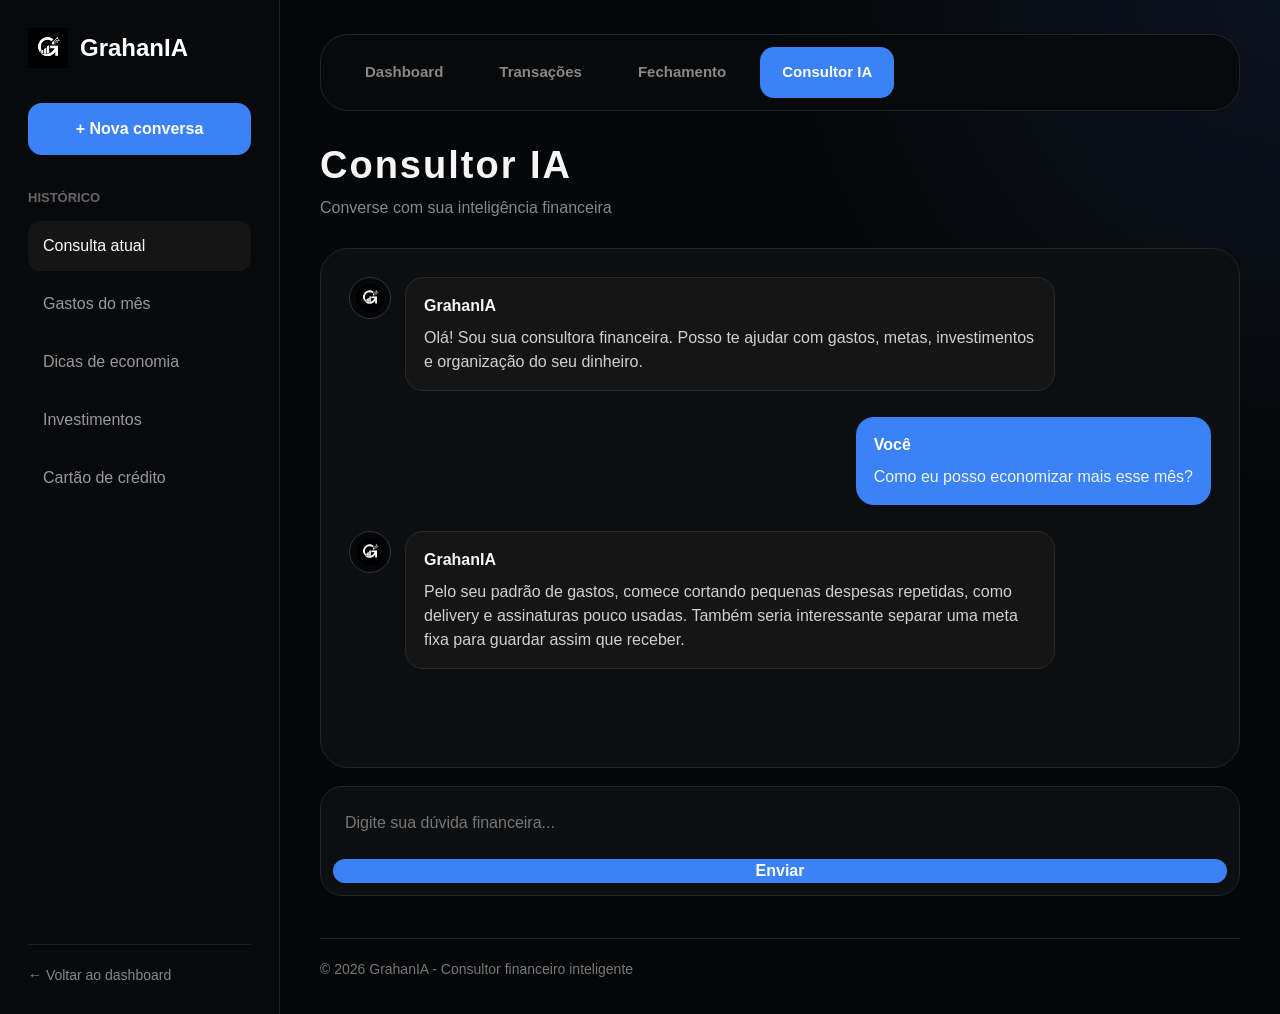
==== consultor.html @ 66dd7be4 "grahanIA" ====
<!DOCTYPE html>
<html lang="pt-BR">
<head>
    <meta charset="UTF-8">
    <meta name="viewport" content="width=device-width, initial-scale=1.0">
    <title>Consultor IA | GrahanIA</title>

    <!-- Framework CSS Bootstrap -->
    <link href="https://cdn.jsdelivr.net/npm/bootstrap@5.3.3/dist/css/bootstrap.min.css" rel="stylesheet">

    <!-- CSS do projeto -->
    <link rel="stylesheet" href="css/style.css">
</head>
<body>

    <div class="app-layout">

        <!-- Menu lateral com histórico -->
        <aside class="sidebar consultor-sidebar">
            <div>
                <a href="dashboard.html" class="sidebar-logo">
                    <img src="img/logo.png" alt="Logotipo da GrahanIA">
                    <h2>GrahanIA</h2>
                </a>

                <a href="#" class="new-chat">+ Nova conversa</a>

                <nav class="history">
                    <h3>Histórico</h3>
                    <a href="#" class="active">Consulta atual</a>
                    <a href="#">Gastos do mês</a>
                    <a href="#">Dicas de economia</a>
                    <a href="#">Investimentos</a>
                    <a href="#">Cartão de crédito</a>
                </nav>
            </div>

            <a href="dashboard.html" class="sidebar-bottom-link">← Voltar ao dashboard</a>
        </aside>

        <!-- Conteúdo principal -->
        <main class="page-content chat-page">

            <!-- Menu superior -->
            <nav class="system-top-menu">
                <a href="dashboard.html">Dashboard</a>
                <a href="transacoes.html">Transações</a>
                <a href="fechamento.html">Fechamento</a>
                <a href="consultor.html" class="active">Consultor IA</a>
            </nav>

            <header class="page-header">
                <div>
                    <h1>Consultor IA</h1>
                    <p>Converse com sua inteligência financeira</p>
                </div>
            </header>

            <section class="chat-box">
                <article class="message ia-message">
                    <img src="img/logo.png" alt="Ícone da IA GrahanIA">
                    <div>
                        <strong>GrahanIA</strong>
                        <p>
                            Olá! Sou sua consultora financeira. Posso te ajudar com gastos,
                            metas, investimentos e organização do seu dinheiro.
                        </p>
                    </div>
                </article>

                <article class="message user-message">
                    <div>
                        <strong>Você</strong>
                        <p>Como eu posso economizar mais esse mês?</p>
                    </div>
                </article>

                <article class="message ia-message">
                    <img src="img/logo.png" alt="Ícone da IA GrahanIA">
                    <div>
                        <strong>GrahanIA</strong>
                        <p>
                            Pelo seu padrão de gastos, comece cortando pequenas despesas repetidas,
                            como delivery e assinaturas pouco usadas. Também seria interessante
                            separar uma meta fixa para guardar assim que receber.
                        </p>
                    </div>
                </article>
            </section>

            <form class="chat-input-area" action="#" method="post">
                <label for="mensagem-ia" class="visually-hidden">Mensagem para a IA</label>
                <input type="text" id="mensagem-ia" name="mensagem" placeholder="Digite sua dúvida financeira...">
                <button type="submit" class="btn btn-primary">Enviar</button>
            </form>

            <footer class="footer">
                <p>© 2026 GrahanIA - Consultor financeiro inteligente</p>
            </footer>

        </main>

    </div>

</body>
</html>
---- css/style.css ----
/* =========================================================
   GRAHANIA - SISTEMA DE INTELIGÊNCIA FINANCEIRA
   CSS principal do projeto
========================================================= */

/* Configurações gerais */
:root {
    --bg: #050607;
    --bg-secondary: #08090a;
    --card: #0d0e10;
    --card-light: #111318;
    --border: #242424;
    --text: #f5f5f5;
    --muted: #8b8b8b;
    --blue: #3b82f6;
    --blue-dark: #1d4ed8;
    --blue-soft: rgba(59, 130, 246, 0.16);
}

* {
    margin: 0;
    padding: 0;
    box-sizing: border-box;
}

body {
    background: var(--bg);
    color: var(--text);
    font-family: Arial, Helvetica, sans-serif;
}

a {
    color: inherit;
    text-decoration: none;
}

a:hover {
    color: inherit;
}

button,
input,
select {
    font-family: inherit;
}

/* =========================================================
   PÁGINA INICIAL
========================================================= */

.home-topbar {
    width: 70%;
    min-height: 74px;
    margin: 35px auto 0;
    padding: 0 24px;
    border: 1px solid var(--border);
    border-radius: 40px;
    background: rgba(10, 10, 12, 0.95);

    display: flex;
    align-items: center;
    justify-content: space-between;
}

.home-logo {
    display: flex;
    align-items: center;
    gap: 10px;
}

.home-logo img {
    width: 38px;
}

.home-logo span {
    font-size: 24px;
    font-weight: 700;
    color: #fff;
}

.home-menu {
    display: flex;
    align-items: center;
    gap: 30px;
}

.home-menu a {
    color: #999;
    font-weight: 700;
    transition: 0.25s;
}

.home-menu a:hover {
    color: #fff;
}

.home-login {
    background: #fff;
    color: #111 !important;
    padding: 13px 28px;
    border-radius: 30px;
}

.home-main {
    min-height: calc(100vh - 110px);
}

.hero-section {
    min-height: 850px;
    position: relative;
    overflow: hidden;

    display: flex;
    align-items: center;
    justify-content: flex-start;
    flex-direction: column;
}

.hero-content {
    max-width: 700px;
    text-align: center;
    margin-top: 80px;
    z-index: 2;
}

.hero-content h1 {
    font-size: 54px;
    line-height: 1.1;
    margin-bottom: 20px;
    font-weight: 800;
}

.hero-content h1 span {
    color: var(--blue);
}

.hero-content p {
    color: #999;
    font-size: 18px;
    line-height: 1.6;
    margin-bottom: 34px;
}

.custom-primary {
    background: #fff !important;
    border: none !important;
    color: #111 !important;
    padding: 14px 28px !important;
    border-radius: 30px !important;
    font-weight: 700;
}

.custom-primary:hover {
    background: var(--blue) !important;
    color: #fff !important;
}

.custom-secondary {
    padding: 14px 28px !important;
    border-radius: 30px !important;
    font-weight: 700;
}

.phone-preview {
    width: 330px;
    height: 470px;
    margin-top: 65px;
    border: 6px solid #252525;
    border-radius: 45px 45px 0 0;
    background: linear-gradient(180deg, #0b0c0e, #030303);
    box-shadow: 0 0 60px rgba(59, 130, 246, 0.12);
    position: relative;
}

.phone-top {
    width: 90px;
    height: 25px;
    background: #000;
    border-radius: 0 0 20px 20px;
    margin: 0 auto;
}

.phone-content {
    height: 80%;
    display: flex;
    align-items: center;
    justify-content: center;
    flex-direction: column;
    text-align: center;
}

.phone-content img {
    width: 70px;
    margin-bottom: 20px;
}

.phone-content h2 {
    font-size: 24px;
}

.phone-content p {
    color: #777;
    max-width: 190px;
}

.floating-card {
    position: absolute;
    background: #090909;
    border: 1px solid var(--border);
    border-radius: 18px;
    padding: 18px;
    width: 250px;
    box-shadow: 0 0 40px rgba(0, 0, 0, 0.45);
}

.floating-card span {
    color: #777;
    font-size: 14px;
}

.floating-card strong {
    display: block;
    margin: 10px 0 5px;
    font-size: 18px;
}

.floating-card p {
    color: #999;
    margin: 0;
}

.home-card-left {
    left: 8%;
    bottom: 24%;
}

.home-card-right {
    right: 8%;
    bottom: 32%;
}

.home-resources {
    padding: 70px 0;
}

.home-resources h2 {
    text-align: center;
    margin-bottom: 35px;
    font-size: 36px;
}

.resource-card {
    background: var(--card);
    border: 1px solid var(--border);
    border-radius: 24px;
    padding: 28px;
    height: 100%;
}

.resource-card h3 {
    color: #fff;
    margin-bottom: 10px;
}

.resource-card p {
    color: #888;
}

/* =========================================================
   LOGIN E REGISTRO
========================================================= */

.auth-container {
    min-height: 100vh;
    background: radial-gradient(circle at top, #151515, var(--bg));
    display: flex;
    align-items: center;
    justify-content: center;
    padding: 24px;
}

.auth-box {
    width: 390px;
    background: var(--card);
    border: 1px solid var(--border);
    border-radius: 28px;
    padding: 36px;
    text-align: center;
}

.auth-logo {
    width: 70px;
    margin-bottom: 18px;
}

.auth-box h1 {
    margin-bottom: 25px;
    font-size: 32px;
}

.auth-box form {
    text-align: left;
}

.auth-box label {
    color: #aaa;
    font-weight: 700;
    margin-bottom: 6px;
    display: block;
}

.auth-box input {
    width: 100%;
    padding: 15px;
    margin-bottom: 14px;
    border: 1px solid #292929;
    background: var(--bg);
    color: #fff;
    border-radius: 14px;
    outline: none;
}

.auth-box input:focus {
    border-color: var(--blue);
}

.auth-box button {
    width: 100%;
    padding: 14px;
    border-radius: 14px;
    background: var(--blue);
    border: none;
    font-weight: 700;
}

.auth-box button:hover {
    background: var(--blue-dark);
}

.auth-box p {
    margin-top: 20px;
    color: #888;
}

.auth-box a {
    color: var(--blue);
    font-weight: 700;
}

/* =========================================================
   LAYOUT INTERNO
========================================================= */

.app-layout {
    min-height: 100vh;
    display: flex;
    background:
        radial-gradient(circle at top right, rgba(59, 130, 246, 0.10), transparent 32%),
        var(--bg);
}

.sidebar {
    width: 280px;
    min-height: 100vh;
    background: var(--bg-secondary);
    border-right: 1px solid #1f1f1f;
    padding: 28px;
    display: flex;
    flex-direction: column;
    justify-content: space-between;
}

.sidebar-logo {
    display: flex;
    align-items: center;
    gap: 12px;
    margin-bottom: 35px;
    color: #fff;
}

.sidebar-logo img {
    width: 40px;
}

.sidebar-logo h2 {
    font-size: 24px;
    margin: 0;
    font-weight: 800;
}

.sidebar-logo:hover h2 {
    color: var(--blue);
}

.new-chat {
    width: 100%;
    display: block;
    text-align: center;
    background: var(--blue);
    color: #fff;
    padding: 14px;
    border-radius: 14px;
    font-weight: 800;
    margin-bottom: 35px;
    transition: 0.25s;
}

.new-chat:hover {
    background: var(--blue-dark);
    color: #fff;
}

.history h3 {
    color: #666;
    font-size: 13px;
    margin-bottom: 15px;
    text-transform: uppercase;
    font-weight: 800;
}

.history a {
    display: block;
    color: #999;
    padding: 13px 15px;
    border-radius: 12px;
    margin-bottom: 8px;
    transition: 0.25s;
}

.history a:hover,
.history a.active {
    background: #151515;
    color: #fff;
}

.sidebar-bottom-link {
    display: block;
    color: #888;
    font-size: 14px;
    padding-top: 20px;
    border-top: 1px solid #1f1f1f;
    transition: 0.25s;
}

.sidebar-bottom-link:hover {
    color: #fff;
}

.page-content {
    flex: 1;
    min-width: 0;
    padding: 34px 40px;
}

/* =========================================================
   MENU SUPERIOR PADRÃO
========================================================= */

.system-top-menu {
    width: 100%;
    min-height: 74px;
    display: flex;
    align-items: center;
    justify-content: flex-start;
    gap: 12px;

    margin-bottom: 32px;
    padding: 12px 22px;

    background: var(--bg-secondary);
    border: 1px solid var(--border);
    border-radius: 28px;
}

.system-top-menu a {
    color: #888;
    font-size: 15px;
    font-weight: 800;
    padding: 14px 22px;
    border-radius: 14px;
    transition: 0.25s;
}

.system-top-menu a:hover {
    background: #151515;
    color: #fff;
}

.system-top-menu a.active {
    background: var(--blue);
    color: #fff;
}

/* =========================================================
   CABEÇALHOS E BOTÕES
========================================================= */

.page-header {
    display: flex;
    justify-content: space-between;
    align-items: flex-end;
    gap: 20px;
    margin-bottom: 28px;
}

.page-header h1 {
    font-size: 38px;
    margin: 0 0 8px;
    font-weight: 800;
    letter-spacing: 2px;
}

.page-header p {
    margin: 0;
    color: #888;
    font-size: 16px;
}

.page-actions,
.form-actions {
    display: flex;
    align-items: center;
    gap: 12px;
    flex-wrap: wrap;
}

.date-button,
.new-button,
.dark-button {
    border: none;
    outline: none;
    border-radius: 14px;
    padding: 13px 18px;
    font-size: 14px;
    font-weight: 800;
}

.date-button {
    background: #101115;
    color: #f5f5f5;
    border: 1px solid #292929;
}

.new-button {
    background: var(--blue);
    color: #fff;
    transition: 0.25s;
}

.new-button:hover {
    background: var(--blue-dark);
    color: #fff;
}

.dark-button {
    display: inline-block;
    margin-top: 22px;
    background: #050607;
    color: #fff;
}

.dark-button:hover {
    background: #111;
    color: #fff;
}

/* =========================================================
   CARDS E GRIDS
========================================================= */

.cards-row {
    display: grid;
    grid-template-columns: repeat(3, minmax(0, 1fr));
    gap: 18px;
    margin-bottom: 22px;
}

.dashboard-grid {
    display: grid;
    grid-template-columns: repeat(2, minmax(0, 1fr));
    gap: 18px;
    margin-bottom: 22px;
}

.money-card,
.ia-card,
.chart-card {
    background: rgba(13, 14, 16, 0.96);
    border: 1px solid var(--border);
    border-radius: 24px;
    padding: 24px;
    box-shadow: 0 18px 45px rgba(0, 0, 0, 0.22);
}

.money-card {
    display: flex;
    align-items: center;
    justify-content: space-between;
    gap: 18px;
}

.money-card p,
.chart-header p {
    margin: 0 0 8px;
    color: #888;
    font-size: 14px;
    font-weight: 800;
}

.money-card h2,
.chart-header h2 {
    margin: 0;
    font-size: 28px;
    font-weight: 800;
}

.money-card small {
    display: block;
    color: #777;
    margin-top: 8px;
}

.card-icon {
    width: 48px;
    height: 48px;
    border-radius: 15px;
    display: flex;
    align-items: center;
    justify-content: center;
    font-size: 18px;
    font-weight: 900;
    flex-shrink: 0;
}

.card-icon.azul {
    background: var(--blue-soft);
    color: var(--blue);
}

.card-icon.cinza {
    background: #181818;
    color: #bbb;
}

.ia-card {
    background: linear-gradient(135deg, var(--blue), var(--blue-dark));
    color: #fff;
}

.ia-card h2 {
    margin: 0 0 14px;
    font-size: 28px;
    font-weight: 800;
}

.ia-card p {
    color: #e8efff;
    line-height: 1.6;
    margin: 0;
}

.ia-stats {
    display: grid;
    grid-template-columns: repeat(2, minmax(0, 1fr));
    gap: 14px;
    margin-top: 22px;
}

.ia-stats div {
    background: rgba(255, 255, 255, 0.10);
    border: 1px solid rgba(255, 255, 255, 0.12);
    border-radius: 18px;
    padding: 18px;
}

.ia-stats span {
    display: block;
    color: #dbe7ff;
    font-size: 13px;
    margin-bottom: 8px;
}

.ia-stats strong {
    font-size: 22px;
    color: #fff;
}

.simple-stats div {
    background: #101115;
    border: 1px solid #242424;
}

.simple-stats span {
    color: #888;
}

/* Gráfico fake do dashboard */
.fake-chart {
    height: 160px;
    margin-top: 30px;
    display: flex;
    align-items: end;
    gap: 14px;
}

.bar {
    width: 38px;
    background: var(--blue);
    border-radius: 12px 12px 0 0;
}

.h-40 {
    height: 40%;
}

.h-45 {
    height: 45%;
}

.h-55 {
    height: 55%;
}

.h-65 {
    height: 65%;
}

.h-75 {
    height: 75%;
}

.h-90 {
    height: 90%;
}

/* =========================================================
   FORMULÁRIOS
========================================================= */

.form-grid {
    display: grid;
    grid-template-columns: repeat(2, minmax(0, 1fr));
    gap: 18px;
}

form {
    display: flex;
    flex-direction: column;
    gap: 18px;
}

label {
    color: #aaa;
    font-weight: 800;
    margin-bottom: 6px;
}

.form-field {
    display: block;
    width: 100%;
    margin-top: 8px;
    padding: 14px 16px;
    background: #101115;
    border: 1px solid #292929;
    color: #fff;
    border-radius: 14px;
    outline: none;
}

.form-field:focus {
    border-color: var(--blue);
}

.form-field::placeholder {
    color: #666;
}

/* =========================================================
   CONSULTOR IA
========================================================= */

.chat-page {
    display: flex;
    flex-direction: column;
}

.chat-box {
    flex: 1;
    background: var(--card);
    border: 1px solid var(--border);
    border-radius: 28px;
    padding: 28px;
    overflow-y: auto;
    min-height: 520px;
}

.message {
    display: flex;
    gap: 14px;
    margin-bottom: 26px;
}

.message img {
    width: 42px;
    height: 42px;
    border-radius: 50%;
    background: var(--bg);
    border: 1px solid #333;
    padding: 6px;
}

.message div {
    max-width: 650px;
    padding: 16px 18px;
    border-radius: 18px;
}

.message strong {
    display: block;
    margin-bottom: 8px;
}

.message p {
    color: #d1d1d1;
    line-height: 1.5;
    margin: 0;
}

.ia-message div {
    background: #151515;
    border: 1px solid #292929;
}

.user-message {
    justify-content: flex-end;
}

.user-message div {
    background: var(--blue);
    color: #fff;
}

.user-message p {
    color: #eef4ff;
}

.chat-input-area {
    margin-top: 18px;
    background: var(--card);
    border: 1px solid var(--border);
    border-radius: 22px;
    padding: 12px;
    display: flex;
    gap: 12px;
}

.chat-input-area input {
    flex: 1;
    background: transparent;
    border: none;
    outline: none;
    color: #fff;
    font-size: 16px;
    padding: 12px;
}

.chat-input-area input::placeholder {
    color: #777;
}

.chat-input-area button {
    background: var(--blue);
    border: none;
    border-radius: 16px;
    padding: 0 26px;
    font-weight: 800;
}

.chat-input-area button:hover {
    background: var(--blue-dark);
}

/* =========================================================
   TRANSAÇÕES
========================================================= */

.transaction-list {
    display: grid;
    gap: 12px;
}

.transaction-list article {
    background: #101115;
    border: 1px solid #242424;
    border-radius: 16px;
    padding: 16px;
}

.transaction-list article:hover {
    border-color: var(--blue);
}

.transaction-list h3 {
    margin: 0 0 6px;
    font-size: 17px;
}

.transaction-list p {
    color: #888;
    margin: 0;
}

/* =========================================================
   FECHAMENTO
========================================================= */

.fechamento-hero {
    background: linear-gradient(135deg, var(--blue), var(--blue-dark));
    border-radius: 28px;
    padding: 32px;
    margin-bottom: 20px;
    display: flex;
    justify-content: space-between;
    align-items: center;
    gap: 24px;
    color: #fff;
    box-shadow: 0 18px 55px rgba(59, 130, 246, 0.18);
}

.fechamento-hero p {
    margin: 0 0 8px;
    text-transform: uppercase;
    font-size: 13px;
    font-weight: 900;
    color: #dbe7ff;
}

.fechamento-hero h2 {
    margin: 0;
    font-size: 42px;
    line-height: 1;
    font-weight: 900;
}

.fechamento-hero span {
    display: block;
    margin-top: 10px;
    color: #e8efff;
}

.fechamento-export {
    background: #fff;
    color: #111;
    padding: 14px 20px;
    border-radius: 16px;
    font-weight: 900;
    white-space: nowrap;
    transition: 0.25s;
}

.fechamento-export:hover {
    transform: translateY(-1px);
    color: #111;
}

.checklist {
    display: grid;
    gap: 12px;
}

.checklist p {
    position: relative;
    margin: 0;
    padding: 14px 16px 14px 42px;
    background: #101115;
    border: 1px solid #242424;
    border-radius: 15px;
    color: #ddd;
}

.checklist p::before {
    content: "✓";
    position: absolute;
    left: 15px;
    top: 50%;
    transform: translateY(-50%);
    color: var(--blue);
    font-weight: 900;
}

.fechamento-section {
    margin-top: 20px;
}

.fechamento-grid {
    display: grid;
    grid-template-columns: repeat(2, minmax(0, 1fr));
    gap: 18px;
}

.fechamento-card {
    background: #101115;
    border: 1px solid #242424;
    border-radius: 22px;
    padding: 22px;
    transition: 0.25s;
}

.fechamento-card:hover {
    border-color: var(--blue);
    transform: translateY(-2px);
}

.fechamento-card header {
    display: flex;
    justify-content: space-between;
    gap: 14px;
    margin-bottom: 20px;
}

.fechamento-card h3 {
    margin: 0 0 6px;
    font-size: 20px;
}

.fechamento-card p {
    margin: 0;
    color: #888;
    font-size: 14px;
}

.fechamento-card header span {
    height: fit-content;
    background: var(--blue-soft);
    color: #9cc2ff;
    border: 1px solid rgba(59, 130, 246, 0.3);
    padding: 7px 10px;
    border-radius: 999px;
    font-size: 12px;
    font-weight: 900;
}

.fechamento-metrics {
    display: grid;
    grid-template-columns: repeat(2, minmax(0, 1fr));
    gap: 12px;
    margin-bottom: 18px;
}

.fechamento-metrics div {
    background: #0a0b0d;
    border: 1px solid #202020;
    border-radius: 16px;
    padding: 14px;
}

.fechamento-metrics strong {
    display: block;
    margin-top: 6px;
    font-size: 18px;
}

.fechamento-card > a {
    display: inline-block;
    color: #fff;
    background: var(--blue);
    padding: 12px 16px;
    border-radius: 13px;
    font-weight: 900;
    transition: 0.25s;
}

.fechamento-card > a:hover {
    background: var(--blue-dark);
    color: #fff;
}

/* =========================================================
   RODAPÉ
========================================================= */

.footer {
    margin-top: 42px;
    padding-top: 20px;
    border-top: 1px solid #1f1f1f;
    color: #777;
    font-size: 14px;
}

.footer p {
    margin: 0;
}

/* =========================================================
   RESPONSIVIDADE
========================================================= */

@media (max-width: 1100px) {
    .home-topbar {
        width: 92%;
    }

    .home-card-left,
    .home-card-right {
        display: none;
    }

    .app-layout {
        flex-direction: column;
    }

    .sidebar {
        width: 100%;
        min-height: auto;
        border-right: none;
        border-bottom: 1px solid #1f1f1f;
    }

    .page-content {
        padding: 26px;
    }

    .cards-row,
    .dashboard-grid,
    .form-grid,
    .fechamento-grid {
        grid-template-columns: 1fr;
    }

    .page-header,
    .fechamento-hero {
        flex-direction: column;
        align-items: flex-start;
    }
}

@media (max-width: 700px) {
    .home-topbar {
        flex-direction: column;
        gap: 16px;
        padding: 18px;
        border-radius: 24px;
    }

    .home-menu {
        flex-wrap: wrap;
        justify-content: center;
        gap: 14px;
    }

    .hero-content h1 {
        font-size: 38px;
    }

    .phone-preview {
        width: 280px;
        height: 420px;
    }

    .system-top-menu {
        flex-wrap: wrap;
        padding: 14px;
    }

    .system-top-menu a {
        flex: 1;
        text-align: center;
        padding: 13px 12px;
    }

    .page-content {
        padding: 18px;
    }

    .page-header h1 {
        font-size: 30px;
    }

    .chat-input-area {
        flex-direction: column;
    }

    .chat-input-area button {
        padding: 14px;
    }

    .ia-stats,
    .fechamento-metrics {
        grid-template-columns: 1fr;
    }

    .fechamento-export,
    .new-button,
    .date-button {
        width: 100%;
        text-align: center;
    }
}
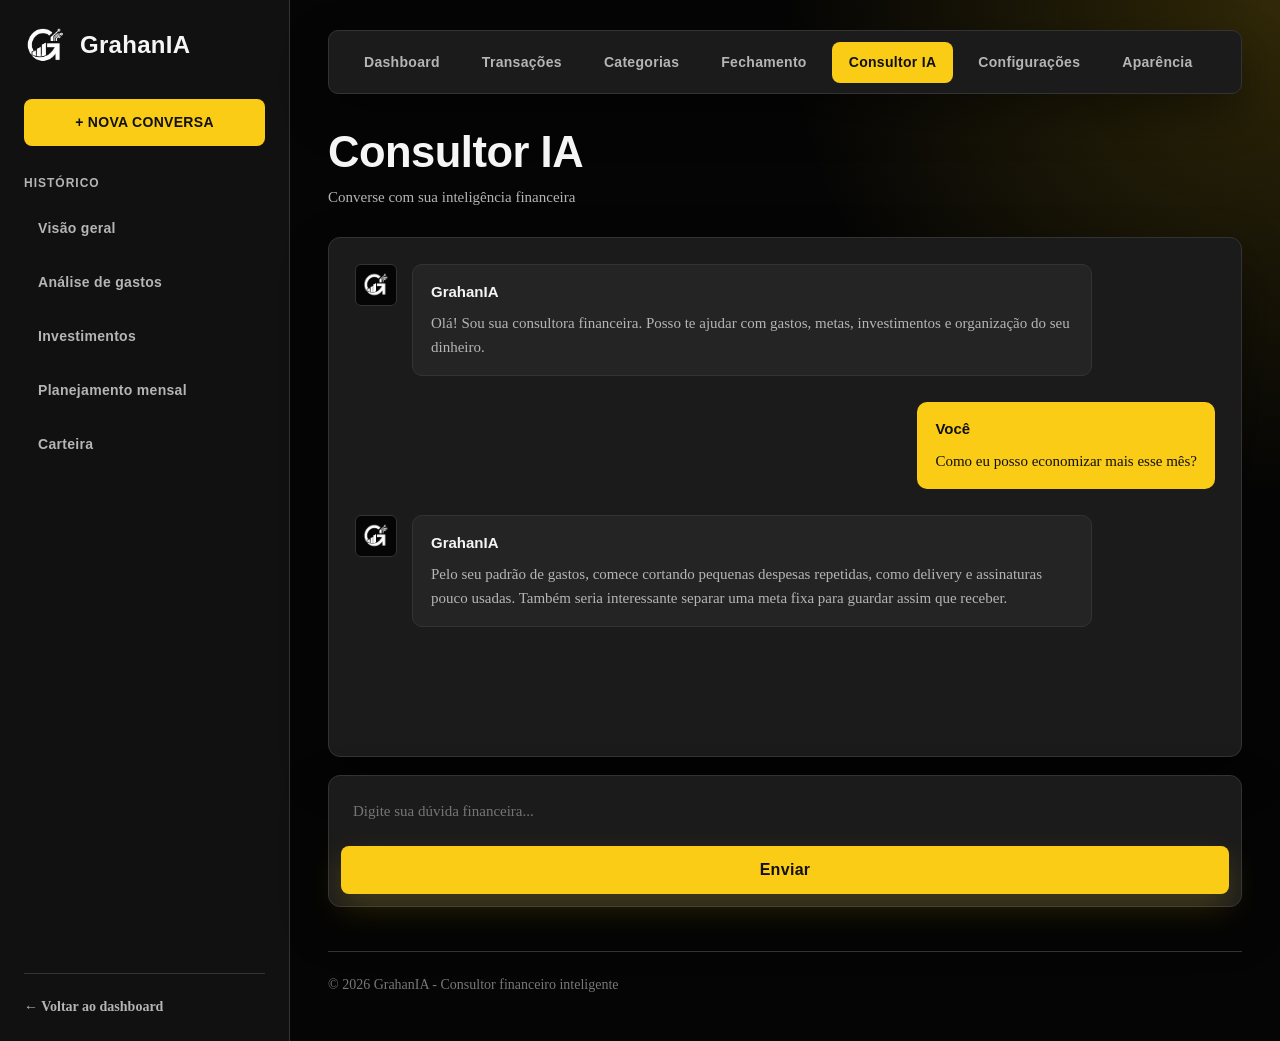
==== commit 6434b794: "novo update" ====
--- a/consultor.html
+++ b/consultor.html
@@ -27,11 +27,11 @@
 
                 <nav class="history">
                     <h3>Histórico</h3>
-                    <a href="#" class="active">Consulta atual</a>
-                    <a href="#">Gastos do mês</a>
-                    <a href="#">Dicas de economia</a>
+                    <a href="#">Visão geral</a>
+                    <a href="#">Análise de gastos</a>
                     <a href="#">Investimentos</a>
-                    <a href="#">Cartão de crédito</a>
+                    <a href="#">Planejamento mensal</a>
+                    <a href="#">Carteira</a>
                 </nav>
             </div>
 
@@ -45,8 +45,11 @@
             <nav class="system-top-menu">
                 <a href="dashboard.html">Dashboard</a>
                 <a href="transacoes.html">Transações</a>
+                <a href="categoria.html">Categorias</a>
                 <a href="fechamento.html">Fechamento</a>
                 <a href="consultor.html" class="active">Consultor IA</a>
+                <a href="configuracoes.html">Configurações</a>
+                <a href="aparencia.html">Aparência</a>
             </nav>
 
             <header class="page-header">
@@ -101,6 +104,6 @@
         </main>
 
     </div>
-
+    <script src="js/tema.js"></script>
 </body>
 </html>
--- a/css/style.css
+++ b/css/style.css
@@ -1,21 +1,80 @@
 /* =========================================================
-   GRAHANIA - SISTEMA DE INTELIGÊNCIA FINANCEIRA
-   CSS principal do projeto
-========================================================= */
-
-/* Configurações gerais */
+   GRAHANIA - FINTECH PREMIUM
+   Visual preto/branco + amarelo/azul/ciano/roxo
+   Fontes: Oswald + EB Garamond
+========================================================= */
+
+/* =========================================================
+   FONTES DO PROJETO
+========================================================= */
+
+/* =========================================================
+   VARIÁVEIS DO TEMA
+========================================================= */
+
 :root {
-    --bg: #050607;
-    --bg-secondary: #08090a;
-    --card: #0d0e10;
-    --card-light: #111318;
-    --border: #242424;
+    --bg: #050505;
+    --bg-2: #111111;
+    --sidebar: #111111;
+    --card: #1b1b1b;
+    --card-2: #242424;
+    --border: #333333;
+
     --text: #f5f5f5;
-    --muted: #8b8b8b;
-    --blue: #3b82f6;
-    --blue-dark: #1d4ed8;
-    --blue-soft: rgba(59, 130, 246, 0.16);
-}
+    --muted: #b5b5b5;
+    --muted-2: #777777;
+
+    --accent: #facc15;
+    --accent-2: #eab308;
+    --accent-soft: rgba(250, 204, 21, 0.18);
+
+    --shadow: 0 18px 45px rgba(0, 0, 0, 0.40);
+}
+
+/* Modo branco */
+body[data-mode="white"] {
+    --bg: #f5f5f5;
+    --bg-2: #ffffff;
+    --sidebar: #ffffff;
+    --card: #ffffff;
+    --card-2: #f1f5f9;
+    --border: rgba(15, 23, 42, 0.14);
+
+    --text: #111827;
+    --muted: #475569;
+    --muted-2: #64748b;
+
+    --shadow: 0 16px 38px rgba(15, 23, 42, 0.10);
+}
+
+/* Cores principais */
+body[data-accent="yellow"] {
+    --accent: #facc15;
+    --accent-2: #eab308;
+    --accent-soft: rgba(250, 204, 21, 0.18);
+}
+
+body[data-accent="blue"] {
+    --accent: #3b82f6;
+    --accent-2: #1d4ed8;
+    --accent-soft: rgba(59, 130, 246, 0.18);
+}
+
+body[data-accent="cyan"] {
+    --accent: #06b6d4;
+    --accent-2: #0891b2;
+    --accent-soft: rgba(6, 182, 212, 0.18);
+}
+
+body[data-accent="purple"] {
+    --accent: #8b5cf6;
+    --accent-2: #6d28d9;
+    --accent-soft: rgba(139, 92, 246, 0.18);
+}
+
+/* =========================================================
+   RESET
+========================================================= */
 
 * {
     margin: 0;
@@ -23,10 +82,18 @@
     box-sizing: border-box;
 }
 
+html {
+    scroll-behavior: smooth;
+}
+
 body {
-    background: var(--bg);
-    color: var(--text);
-    font-family: Arial, Helvetica, sans-serif;
+    min-height: 100vh;
+    background:
+        radial-gradient(circle at top right, var(--accent-soft), transparent 28%),
+        linear-gradient(135deg, var(--bg), var(--bg-2));
+    color: var(--text);
+    font-family: "EB Garamond", Georgia, serif;
+    font-size: 15px;
 }
 
 a {
@@ -40,22 +107,125 @@
 
 button,
 input,
-select {
+select,
+textarea {
     font-family: inherit;
 }
 
-/* =========================================================
-   PÁGINA INICIAL
+::selection {
+    background: var(--accent);
+    color: #111;
+}
+
+/* Scrollbar */
+::-webkit-scrollbar {
+    width: 9px;
+}
+
+::-webkit-scrollbar-track {
+    background: var(--bg);
+}
+
+::-webkit-scrollbar-thumb {
+    background: var(--card-2);
+    border-radius: 6px;
+}
+
+::-webkit-scrollbar-thumb:hover {
+    background: var(--accent);
+}
+
+/* =========================================================
+   TIPOGRAFIA
+========================================================= */
+
+h1,
+h2,
+h3,
+h4,
+h5,
+h6,
+.home-logo span,
+.sidebar-logo h2,
+.system-top-menu a,
+.home-menu a,
+.new-chat,
+.new-button,
+.date-button,
+.dark-button,
+.btn,
+button,
+label,
+.history h3,
+.history a,
+.money-card p,
+.chart-header p,
+.ia-stats span,
+.theme-button {
+    font-family: "Oswald", Arial, sans-serif;
+    letter-spacing: 0.3px;
+}
+
+p,
+small,
+input,
+select,
+textarea,
+.transaction-list p,
+.message p,
+.resource-card p,
+.footer {
+    font-family: "EB Garamond", Georgia, serif;
+}
+
+/* =========================================================
+   LOGO
+========================================================= */
+
+.logo-box {
+    width: 46px;
+    height: 46px;
+    border-radius: 6px;
+    display: flex;
+    align-items: center;
+    justify-content: center;
+    overflow: hidden;
+    background: transparent;
+    border: 1px solid var(--border);
+    flex-shrink: 0;
+}
+
+.site-logo {
+    width: 36px;
+    height: 36px;
+    object-fit: contain;
+    display: block;
+    background: transparent;
+}
+
+body[data-mode="dark"] .site-logo,
+body:not([data-mode]) .site-logo {
+    filter: brightness(0) invert(1);
+}
+
+body[data-mode="white"] .site-logo {
+    filter: brightness(0) invert(0);
+}
+
+/* =========================================================
+   HOME / INDEX
 ========================================================= */
 
 .home-topbar {
-    width: 70%;
-    min-height: 74px;
-    margin: 35px auto 0;
+    width: min(1180px, 92%);
+    min-height: 68px;
+    margin: 28px auto 0;
     padding: 0 24px;
-    border: 1px solid var(--border);
-    border-radius: 40px;
-    background: rgba(10, 10, 12, 0.95);
+
+    background: var(--card);
+    border: 1px solid var(--border);
+    border-radius: 10px;
+    box-shadow: var(--shadow);
 
     display: flex;
     align-items: center;
@@ -65,123 +235,152 @@
 .home-logo {
     display: flex;
     align-items: center;
-    gap: 10px;
+    gap: 12px;
 }
 
 .home-logo img {
-    width: 38px;
+    width: 40px;
+    height: 40px;
+    object-fit: contain;
+    border-radius: 6px;
 }
 
 .home-logo span {
-    font-size: 24px;
-    font-weight: 700;
-    color: #fff;
+    color: var(--text);
+    font-size: 22px;
+    font-weight: 700;
 }
 
 .home-menu {
     display: flex;
     align-items: center;
-    gap: 30px;
+    gap: 26px;
 }
 
 .home-menu a {
-    color: #999;
-    font-weight: 700;
+    color: var(--muted);
+    font-weight: 600;
+    font-size: 14px;
     transition: 0.25s;
 }
 
 .home-menu a:hover {
-    color: #fff;
+    color: var(--text);
 }
 
 .home-login {
-    background: #fff;
+    background: var(--accent);
     color: #111 !important;
-    padding: 13px 28px;
-    border-radius: 30px;
-}
-
-.home-main {
-    min-height: calc(100vh - 110px);
+    padding: 11px 24px;
+    border-radius: 8px;
 }
 
 .hero-section {
-    min-height: 850px;
+    min-height: 800px;
     position: relative;
     overflow: hidden;
 
     display: flex;
     align-items: center;
-    justify-content: flex-start;
+    justify-content: center;
     flex-direction: column;
 }
 
+.hero-section::before {
+    content: "";
+    position: absolute;
+    width: 720px;
+    height: 720px;
+    top: 120px;
+    left: 50%;
+    transform: translateX(-50%);
+    background: radial-gradient(circle, rgba(255, 255, 255, 0.10), transparent 65%);
+    pointer-events: none;
+}
+
+body[data-mode="white"] .hero-section::before {
+    background: radial-gradient(circle, var(--accent-soft), transparent 65%);
+}
+
 .hero-content {
-    max-width: 700px;
+    max-width: 780px;
     text-align: center;
-    margin-top: 80px;
     z-index: 2;
+    margin-top: 70px;
 }
 
 .hero-content h1 {
-    font-size: 54px;
-    line-height: 1.1;
+    font-size: clamp(38px, 5vw, 64px);
+    line-height: 1;
     margin-bottom: 20px;
-    font-weight: 800;
+    font-weight: 700;
+    letter-spacing: -1px;
 }
 
 .hero-content h1 span {
-    color: var(--blue);
+    color: var(--accent);
 }
 
 .hero-content p {
-    color: #999;
+    color: #ffffff;
     font-size: 18px;
-    line-height: 1.6;
-    margin-bottom: 34px;
-}
-
-.custom-primary {
-    background: #fff !important;
+    font-family: "Oswald", Arial, sans-serif;
+    font-weight: 500;
+    line-height: 1.7;
+    margin-bottom: 30px;
+}
+
+.custom-primary,
+.btn-primary {
+    background: var(--accent) !important;
+    color: #111 !important;
     border: none !important;
-    color: #111 !important;
-    padding: 14px 28px !important;
-    border-radius: 30px !important;
-    font-weight: 700;
-}
-
-.custom-primary:hover {
-    background: var(--blue) !important;
-    color: #fff !important;
+    padding: 12px 24px !important;
+    border-radius: 8px !important;
+    font-weight: 700 !important;
+    box-shadow: 0 14px 32px var(--accent-soft);
+    transition: 0.25s;
+}
+
+.custom-primary:hover,
+.btn-primary:hover {
+    background: var(--accent-2) !important;
+    transform: translateY(-1px);
 }
 
 .custom-secondary {
-    padding: 14px 28px !important;
-    border-radius: 30px !important;
-    font-weight: 700;
+    background: var(--card) !important;
+    color: var(--text) !important;
+    border: 1px solid var(--border) !important;
+    padding: 12px 24px !important;
+    border-radius: 8px !important;
+    font-weight: 700 !important;
 }
 
 .phone-preview {
-    width: 330px;
-    height: 470px;
-    margin-top: 65px;
-    border: 6px solid #252525;
-    border-radius: 45px 45px 0 0;
-    background: linear-gradient(180deg, #0b0c0e, #030303);
-    box-shadow: 0 0 60px rgba(59, 130, 246, 0.12);
+    width: 350px;
+    height: 500px;
+    margin-top: 70px;
+    border: 7px solid var(--border);
+    border-radius: 28px 28px 0 0;
+    background:
+        radial-gradient(circle at top, var(--accent-soft), transparent 42%),
+        linear-gradient(180deg, var(--card-2), var(--bg));
+    box-shadow: 0 0 90px var(--accent-soft);
     position: relative;
+    z-index: 2;
 }
 
 .phone-top {
-    width: 90px;
-    height: 25px;
-    background: #000;
-    border-radius: 0 0 20px 20px;
+    width: 105px;
+    height: 28px;
+    background: var(--bg);
+    border-radius: 0 0 12px 12px;
     margin: 0 auto;
 }
 
 .phone-content {
-    height: 80%;
+    height: 82%;
     display: flex;
     align-items: center;
     justify-content: center;
@@ -190,54 +389,72 @@
 }
 
 .phone-content img {
+    width: 74px;
+    margin-bottom: 22px;
+}
+
+.phone-content h2 {
+    font-weight: 700;
+}
+
+.phone-content p {
+    color: var(--muted);
+    max-width: 210px;
+}
+
+/* Bancos flutuantes */
+
+.bank-floating {
+    position: absolute;
+    z-index: 4;
+    display: flex;
+    align-items: center;
+    animation: floatBank 4s ease-in-out infinite;
+}
+
+.bank-floating img {
     width: 70px;
-    margin-bottom: 20px;
-}
-
-.phone-content h2 {
-    font-size: 24px;
-}
-
-.phone-content p {
-    color: #777;
-    max-width: 190px;
-}
-
-.floating-card {
-    position: absolute;
-    background: #090909;
-    border: 1px solid var(--border);
-    border-radius: 18px;
-    padding: 18px;
-    width: 250px;
-    box-shadow: 0 0 40px rgba(0, 0, 0, 0.45);
-}
-
-.floating-card span {
-    color: #777;
-    font-size: 14px;
-}
-
-.floating-card strong {
-    display: block;
-    margin: 10px 0 5px;
-    font-size: 18px;
-}
-
-.floating-card p {
-    color: #999;
-    margin: 0;
-}
-
-.home-card-left {
-    left: 8%;
-    bottom: 24%;
-}
-
-.home-card-right {
-    right: 8%;
-    bottom: 32%;
-}
+    height: 70px;
+    object-fit: cover;
+    border-radius: 8px;
+    background: var(--bg);
+    box-shadow: 0 0 28px var(--accent-soft);
+}
+
+.bank-picpay {
+    left: 13%;
+    top: 43%;
+}
+
+.bank-nubank {
+    right: 13%;
+    top: 48%;
+    animation-delay: 0.8s;
+}
+
+.bank-inter {
+    left: 17%;
+    bottom: 22%;
+    animation-delay: 1.4s;
+}
+
+.bank-santander {
+    right: 16%;
+    bottom: 20%;
+    animation-delay: 2s;
+}
+
+@keyframes floatBank {
+    0%, 100% {
+        transform: translateY(0);
+    }
+
+    50% {
+        transform: translateY(-14px);
+    }
+}
+
+/* Recursos da home */
 
 .home-resources {
     padding: 70px 0;
@@ -245,34 +462,46 @@
 
 .home-resources h2 {
     text-align: center;
-    margin-bottom: 35px;
-    font-size: 36px;
+    margin-bottom: 36px;
+    font-size: 34px;
+    font-weight: 700;
 }
 
 .resource-card {
+    height: 100%;
     background: var(--card);
     border: 1px solid var(--border);
-    border-radius: 24px;
-    padding: 28px;
-    height: 100%;
+    border-radius: 12px;
+    padding: 26px;
+    box-shadow: var(--shadow);
+    transition: 0.25s;
+}
+
+.resource-card:hover {
+    transform: translateY(-3px);
+    border-color: var(--accent);
 }
 
 .resource-card h3 {
-    color: #fff;
-    margin-bottom: 10px;
+    color: var(--text);
+    font-size: 22px;
+    font-weight: 700;
 }
 
 .resource-card p {
-    color: #888;
-}
-
-/* =========================================================
-   LOGIN E REGISTRO
+    color: var(--muted);
+    font-size: 15px;
+}
+
+/* =========================================================
+   AUTH LOGIN / REGISTRO
 ========================================================= */
 
 .auth-container {
     min-height: 100vh;
-    background: radial-gradient(circle at top, #151515, var(--bg));
+    background:
+        radial-gradient(circle at top, var(--accent-soft), transparent 34%),
+        var(--bg);
     display: flex;
     align-items: center;
     justify-content: center;
@@ -280,12 +509,13 @@
 }
 
 .auth-box {
-    width: 390px;
+    width: 430px;
     background: var(--card);
     border: 1px solid var(--border);
-    border-radius: 28px;
-    padding: 36px;
+    border-radius: 12px;
+    padding: 34px;
     text-align: center;
+    box-shadow: var(--shadow);
 }
 
 .auth-logo {
@@ -294,8 +524,9 @@
 }
 
 .auth-box h1 {
-    margin-bottom: 25px;
+    margin-bottom: 24px;
     font-size: 32px;
+    font-weight: 700;
 }
 
 .auth-box form {
@@ -303,47 +534,46 @@
 }
 
 .auth-box label {
-    color: #aaa;
-    font-weight: 700;
-    margin-bottom: 6px;
+    color: var(--text);
+    font-weight: 600;
+    margin-bottom: 7px;
     display: block;
 }
 
 .auth-box input {
     width: 100%;
-    padding: 15px;
+    padding: 13px 14px;
     margin-bottom: 14px;
-    border: 1px solid #292929;
     background: var(--bg);
-    color: #fff;
-    border-radius: 14px;
+    border: 1px solid var(--border);
+    color: var(--text);
+    border-radius: 7px;
     outline: none;
+    font-size: 15px;
+}
+
+body[data-mode="white"] .auth-box input {
+    background: #fff;
 }
 
 .auth-box input:focus {
-    border-color: var(--blue);
+    border-color: var(--accent);
+    box-shadow: 0 0 0 4px var(--accent-soft);
 }
 
 .auth-box button {
     width: 100%;
-    padding: 14px;
-    border-radius: 14px;
-    background: var(--blue);
-    border: none;
-    font-weight: 700;
-}
-
-.auth-box button:hover {
-    background: var(--blue-dark);
+    padding: 13px;
+    border-radius: 8px;
 }
 
 .auth-box p {
+    color: var(--muted);
     margin-top: 20px;
-    color: #888;
 }
 
 .auth-box a {
-    color: var(--blue);
+    color: var(--accent);
     font-weight: 700;
 }
 
@@ -355,16 +585,17 @@
     min-height: 100vh;
     display: flex;
     background:
-        radial-gradient(circle at top right, rgba(59, 130, 246, 0.10), transparent 32%),
+        radial-gradient(circle at top right, var(--accent-soft), transparent 30%),
         var(--bg);
 }
 
 .sidebar {
-    width: 280px;
+    width: 290px;
     min-height: 100vh;
-    background: var(--bg-secondary);
-    border-right: 1px solid #1f1f1f;
-    padding: 28px;
+    background: var(--sidebar);
+    border-right: 1px solid var(--border);
+    padding: 24px;
+
     display: flex;
     flex-direction: column;
     justify-content: space-between;
@@ -373,148 +604,165 @@
 .sidebar-logo {
     display: flex;
     align-items: center;
-    gap: 12px;
-    margin-bottom: 35px;
-    color: #fff;
+    gap: 13px;
+    margin-bottom: 32px;
+    color: var(--text);
 }
 
 .sidebar-logo img {
-    width: 40px;
+    width: 43px;
+    height: 43px;
+    object-fit: contain;
+    border-radius: 6px;
 }
 
 .sidebar-logo h2 {
     font-size: 24px;
     margin: 0;
-    font-weight: 800;
+    font-weight: 700;
 }
 
 .sidebar-logo:hover h2 {
-    color: var(--blue);
+    color: var(--accent);
 }
 
 .new-chat {
     width: 100%;
     display: block;
     text-align: center;
-    background: var(--blue);
-    color: #fff;
-    padding: 14px;
-    border-radius: 14px;
-    font-weight: 800;
-    margin-bottom: 35px;
+    background: var(--accent);
+    color: #111;
+    padding: 13px;
+    border-radius: 8px;
+    font-size: 14px;
+    font-weight: 700;
+    margin-bottom: 30px;
     transition: 0.25s;
+    text-transform: uppercase;
 }
 
 .new-chat:hover {
-    background: var(--blue-dark);
-    color: #fff;
+    background: var(--accent-2);
+    color: #111;
+    transform: translateY(-1px);
 }
 
 .history h3 {
-    color: #666;
-    font-size: 13px;
-    margin-bottom: 15px;
+    color: var(--muted);
+    font-size: 12px;
+    margin-bottom: 16px;
     text-transform: uppercase;
-    font-weight: 800;
+    font-weight: 700;
+    letter-spacing: 1px;
 }
 
 .history a {
     display: block;
-    color: #999;
-    padding: 13px 15px;
-    border-radius: 12px;
-    margin-bottom: 8px;
+    color: var(--muted);
+    padding: 11px 13px;
+    border-radius: 7px;
+    margin-bottom: 9px;
     transition: 0.25s;
+    border: 1px solid transparent;
+    font-weight: 600;
+    font-size: 14px;
 }
 
 .history a:hover,
 .history a.active {
-    background: #151515;
-    color: #fff;
+    background: var(--card-2);
+    border-color: var(--border);
+    color: var(--text);
 }
 
 .sidebar-bottom-link {
     display: block;
-    color: #888;
+    color: var(--muted);
     font-size: 14px;
-    padding-top: 20px;
-    border-top: 1px solid #1f1f1f;
+    padding-top: 22px;
+    border-top: 1px solid var(--border);
     transition: 0.25s;
+    font-weight: 600;
 }
 
 .sidebar-bottom-link:hover {
-    color: #fff;
+    color: var(--text);
 }
 
 .page-content {
     flex: 1;
     min-width: 0;
-    padding: 34px 40px;
-}
-
-/* =========================================================
-   MENU SUPERIOR PADRÃO
+    padding: 30px 38px;
+}
+
+/* =========================================================
+   MENU SUPERIOR
 ========================================================= */
 
 .system-top-menu {
     width: 100%;
-    min-height: 74px;
+    min-height: 64px;
     display: flex;
     align-items: center;
-    justify-content: flex-start;
-    gap: 12px;
+    gap: 8px;
 
     margin-bottom: 32px;
-    padding: 12px 22px;
-
-    background: var(--bg-secondary);
-    border: 1px solid var(--border);
-    border-radius: 28px;
+    padding: 10px 18px;
+
+    background: var(--card);
+    border: 1px solid var(--border);
+    border-radius: 10px;
+    box-shadow: var(--shadow);
 }
 
 .system-top-menu a {
-    color: #888;
-    font-size: 15px;
-    font-weight: 800;
-    padding: 14px 22px;
-    border-radius: 14px;
+    color: var(--muted);
+    font-size: 14px;
+    font-weight: 700;
+    padding: 10px 17px;
+    border-radius: 8px;
     transition: 0.25s;
 }
 
 .system-top-menu a:hover {
-    background: #151515;
-    color: #fff;
+    background: var(--card-2);
+    color: var(--text);
 }
 
 .system-top-menu a.active {
-    background: var(--blue);
-    color: #fff;
-}
-
-/* =========================================================
-   CABEÇALHOS E BOTÕES
+    background: var(--accent);
+    color: #111;
+    box-shadow: none;
+}
+
+/* =========================================================
+   CABEÇALHO
 ========================================================= */
 
 .page-header {
     display: flex;
     justify-content: space-between;
     align-items: flex-end;
-    gap: 20px;
+    gap: 22px;
     margin-bottom: 28px;
 }
 
 .page-header h1 {
-    font-size: 38px;
+    font-size: clamp(30px, 3.4vw, 44px);
     margin: 0 0 8px;
-    font-weight: 800;
-    letter-spacing: 2px;
+    font-weight: 700;
+    letter-spacing: -0.5px;
 }
 
 .page-header p {
     margin: 0;
-    color: #888;
-    font-size: 16px;
-}
+    color: var(--muted);
+    font-size: 15px;
+}
+
+/* =========================================================
+   BOTÕES
+========================================================= */
 
 .page-actions,
 .form-actions {
@@ -529,39 +777,38 @@
 .dark-button {
     border: none;
     outline: none;
-    border-radius: 14px;
-    padding: 13px 18px;
+    border-radius: 8px;
+    padding: 12px 17px;
     font-size: 14px;
-    font-weight: 800;
+    font-weight: 700;
+    font-family: "Oswald", Arial, sans-serif;
 }
 
 .date-button {
-    background: #101115;
-    color: #f5f5f5;
-    border: 1px solid #292929;
+    background: var(--card);
+    color: var(--text);
+    border: 1px solid var(--border);
 }
 
 .new-button {
-    background: var(--blue);
-    color: #fff;
+    background: var(--accent);
+    color: #111;
     transition: 0.25s;
+    text-transform: uppercase;
 }
 
 .new-button:hover {
-    background: var(--blue-dark);
-    color: #fff;
+    background: var(--accent-2);
+    color: #111;
+    transform: translateY(-1px);
 }
 
 .dark-button {
     display: inline-block;
     margin-top: 22px;
-    background: #050607;
-    color: #fff;
-}
-
-.dark-button:hover {
-    background: #111;
-    color: #fff;
+    background: var(--bg);
+    color: var(--text);
+    border: 1px solid var(--border);
 }
 
 /* =========================================================
@@ -571,25 +818,32 @@
 .cards-row {
     display: grid;
     grid-template-columns: repeat(3, minmax(0, 1fr));
-    gap: 18px;
-    margin-bottom: 22px;
+    gap: 20px;
+    margin-bottom: 24px;
 }
 
 .dashboard-grid {
     display: grid;
     grid-template-columns: repeat(2, minmax(0, 1fr));
-    gap: 18px;
-    margin-bottom: 22px;
+    gap: 20px;
+    margin-bottom: 24px;
 }
 
 .money-card,
 .ia-card,
 .chart-card {
-    background: rgba(13, 14, 16, 0.96);
-    border: 1px solid var(--border);
-    border-radius: 24px;
-    padding: 24px;
-    box-shadow: 0 18px 45px rgba(0, 0, 0, 0.22);
+    background: var(--card);
+    border: 1px solid var(--border);
+    border-radius: 12px;
+    padding: 22px;
+    box-shadow: var(--shadow);
+    position: relative;
+    overflow: hidden;
+}
+
+.money-card:hover,
+.chart-card:hover {
+    border-color: var(--accent);
 }
 
 .money-card {
@@ -602,61 +856,59 @@
 .money-card p,
 .chart-header p {
     margin: 0 0 8px;
-    color: #888;
-    font-size: 14px;
-    font-weight: 800;
+    color: var(--muted);
+    font-size: 13px;
+    font-weight: 700;
+    text-transform: uppercase;
+    letter-spacing: 0.5px;
 }
 
 .money-card h2,
 .chart-header h2 {
     margin: 0;
-    font-size: 28px;
-    font-weight: 800;
+    font-size: 26px;
+    font-weight: 700;
 }
 
 .money-card small {
-    display: block;
-    color: #777;
-    margin-top: 8px;
+    color: var(--muted-2);
+    font-weight: 500;
+    font-size: 14px;
 }
 
 .card-icon {
     width: 48px;
     height: 48px;
-    border-radius: 15px;
+    border-radius: 8px;
     display: flex;
     align-items: center;
     justify-content: center;
+    background: var(--accent-soft);
+    color: var(--accent);
     font-size: 18px;
-    font-weight: 900;
-    flex-shrink: 0;
-}
-
-.card-icon.azul {
-    background: var(--blue-soft);
-    color: var(--blue);
-}
-
-.card-icon.cinza {
-    background: #181818;
-    color: #bbb;
+    font-family: "Oswald", Arial, sans-serif;
+    font-weight: 700;
 }
 
 .ia-card {
-    background: linear-gradient(135deg, var(--blue), var(--blue-dark));
-    color: #fff;
+    background:
+        radial-gradient(circle at top right, rgba(255, 255, 255, 0.12), transparent 30%),
+        linear-gradient(135deg, var(--accent), var(--accent-2));
+    color: #111;
 }
 
 .ia-card h2 {
     margin: 0 0 14px;
     font-size: 28px;
-    font-weight: 800;
+    font-weight: 700;
+    color: #111;
 }
 
 .ia-card p {
-    color: #e8efff;
-    line-height: 1.6;
+    color: #151515;
+    line-height: 1.7;
     margin: 0;
+    font-size: 15px;
 }
 
 .ia-stats {
@@ -667,37 +919,43 @@
 }
 
 .ia-stats div {
-    background: rgba(255, 255, 255, 0.10);
-    border: 1px solid rgba(255, 255, 255, 0.12);
-    border-radius: 18px;
-    padding: 18px;
+    background: rgba(0, 0, 0, 0.12);
+    border-radius: 8px;
+    padding: 16px;
 }
 
 .ia-stats span {
     display: block;
-    color: #dbe7ff;
+    color: #111;
     font-size: 13px;
     margin-bottom: 8px;
+    font-weight: 700;
 }
 
 .ia-stats strong {
-    font-size: 22px;
-    color: #fff;
+    font-size: 20px;
+    color: #111;
+    font-family: "Oswald", Arial, sans-serif;
+    font-weight: 700;
 }
 
 .simple-stats div {
-    background: #101115;
-    border: 1px solid #242424;
-}
-
-.simple-stats span {
-    color: #888;
-}
-
-/* Gráfico fake do dashboard */
+    background: var(--card-2);
+    border: 1px solid var(--border);
+}
+
+.simple-stats span,
+.simple-stats strong {
+    color: var(--text);
+}
+
+/* =========================================================
+   GRÁFICO FAKE
+========================================================= */
+
 .fake-chart {
     height: 160px;
-    margin-top: 30px;
+    margin-top: 28px;
     display: flex;
     align-items: end;
     gap: 14px;
@@ -705,33 +963,16 @@
 
 .bar {
     width: 38px;
-    background: var(--blue);
-    border-radius: 12px 12px 0 0;
-}
-
-.h-40 {
-    height: 40%;
-}
-
-.h-45 {
-    height: 45%;
-}
-
-.h-55 {
-    height: 55%;
-}
-
-.h-65 {
-    height: 65%;
-}
-
-.h-75 {
-    height: 75%;
-}
-
-.h-90 {
-    height: 90%;
-}
+    background: linear-gradient(180deg, var(--accent), var(--accent-2));
+    border-radius: 8px 8px 0 0;
+}
+
+.h-40 { height: 40%; }
+.h-45 { height: 45%; }
+.h-55 { height: 55%; }
+.h-65 { height: 65%; }
+.h-75 { height: 75%; }
+.h-90 { height: 90%; }
 
 /* =========================================================
    FORMULÁRIOS
@@ -750,8 +991,8 @@
 }
 
 label {
-    color: #aaa;
-    font-weight: 800;
+    color: var(--text);
+    font-weight: 600;
     margin-bottom: 6px;
 }
 
@@ -759,20 +1000,27 @@
     display: block;
     width: 100%;
     margin-top: 8px;
-    padding: 14px 16px;
-    background: #101115;
-    border: 1px solid #292929;
-    color: #fff;
-    border-radius: 14px;
+    padding: 13px 14px;
+    background: var(--bg);
+    border: 1px solid var(--border);
+    color: var(--text);
+    border-radius: 7px;
     outline: none;
+    transition: 0.25s;
+    font-size: 15px;
+}
+
+body[data-mode="white"] .form-field {
+    background: #fff;
 }
 
 .form-field:focus {
-    border-color: var(--blue);
+    border-color: var(--accent);
+    box-shadow: 0 0 0 4px var(--accent-soft);
 }
 
 .form-field::placeholder {
-    color: #666;
+    color: var(--muted-2);
 }
 
 /* =========================================================
@@ -788,47 +1036,51 @@
     flex: 1;
     background: var(--card);
     border: 1px solid var(--border);
-    border-radius: 28px;
-    padding: 28px;
+    border-radius: 12px;
+    padding: 26px;
     overflow-y: auto;
     min-height: 520px;
+    box-shadow: var(--shadow);
 }
 
 .message {
     display: flex;
-    gap: 14px;
+    gap: 15px;
     margin-bottom: 26px;
 }
 
 .message img {
     width: 42px;
     height: 42px;
-    border-radius: 50%;
+    border-radius: 6px;
     background: var(--bg);
-    border: 1px solid #333;
+    border: 1px solid var(--border);
     padding: 6px;
 }
 
 .message div {
-    max-width: 650px;
+    max-width: 680px;
     padding: 16px 18px;
-    border-radius: 18px;
+    border-radius: 10px;
 }
 
 .message strong {
     display: block;
     margin-bottom: 8px;
+    font-family: "Oswald", Arial, sans-serif;
+    font-weight: 700;
 }
 
 .message p {
-    color: #d1d1d1;
-    line-height: 1.5;
+    color: var(--muted);
+    line-height: 1.6;
     margin: 0;
+    font-size: 15px;
 }
 
 .ia-message div {
-    background: #151515;
-    border: 1px solid #292929;
+    background: var(--card-2);
+    border: 1px solid var(--border);
 }
 
 .user-message {
@@ -836,22 +1088,23 @@
 }
 
 .user-message div {
-    background: var(--blue);
-    color: #fff;
+    background: var(--accent);
+    color: #111;
 }
 
 .user-message p {
-    color: #eef4ff;
+    color: #111;
 }
 
 .chat-input-area {
     margin-top: 18px;
     background: var(--card);
     border: 1px solid var(--border);
-    border-radius: 22px;
+    border-radius: 12px;
     padding: 12px;
     display: flex;
     gap: 12px;
+    box-shadow: var(--shadow);
 }
 
 .chat-input-area input {
@@ -859,55 +1112,48 @@
     background: transparent;
     border: none;
     outline: none;
-    color: #fff;
-    font-size: 16px;
+    color: var(--text);
+    font-size: 15px;
     padding: 12px;
 }
 
-.chat-input-area input::placeholder {
-    color: #777;
-}
-
 .chat-input-area button {
-    background: var(--blue);
+    background: var(--accent);
+    color: #111;
     border: none;
-    border-radius: 16px;
+    border-radius: 8px;
     padding: 0 26px;
-    font-weight: 800;
-}
-
-.chat-input-area button:hover {
-    background: var(--blue-dark);
-}
-
-/* =========================================================
-   TRANSAÇÕES
+    font-family: "Oswald", Arial, sans-serif;
+    font-weight: 700;
+}
+
+/* =========================================================
+   TRANSAÇÕES / CATEGORIAS
 ========================================================= */
 
 .transaction-list {
     display: grid;
-    gap: 12px;
+    gap: 13px;
 }
 
 .transaction-list article {
-    background: #101115;
-    border: 1px solid #242424;
-    border-radius: 16px;
+    background: var(--card-2);
+    border: 1px solid var(--border);
+    border-radius: 10px;
     padding: 16px;
 }
 
-.transaction-list article:hover {
-    border-color: var(--blue);
-}
-
 .transaction-list h3 {
-    margin: 0 0 6px;
-    font-size: 17px;
+    margin: 0 0 7px;
+    font-size: 18px;
+    font-family: "Oswald", Arial, sans-serif;
+    font-weight: 700;
 }
 
 .transaction-list p {
-    color: #888;
+    color: var(--muted);
     margin: 0;
+    font-size: 15px;
 }
 
 /* =========================================================
@@ -915,81 +1161,71 @@
 ========================================================= */
 
 .fechamento-hero {
-    background: linear-gradient(135deg, var(--blue), var(--blue-dark));
-    border-radius: 28px;
+    background:
+        radial-gradient(circle at top right, rgba(255, 255, 255, 0.12), transparent 34%),
+        linear-gradient(135deg, var(--accent), var(--accent-2));
+    border-radius: 12px;
     padding: 32px;
-    margin-bottom: 20px;
+    margin-bottom: 24px;
     display: flex;
     justify-content: space-between;
     align-items: center;
-    gap: 24px;
-    color: #fff;
-    box-shadow: 0 18px 55px rgba(59, 130, 246, 0.18);
+    color: #111;
+    box-shadow: var(--shadow);
 }
 
 .fechamento-hero p {
-    margin: 0 0 8px;
+    margin: 0 0 9px;
     text-transform: uppercase;
     font-size: 13px;
-    font-weight: 900;
-    color: #dbe7ff;
+    font-family: "Oswald", Arial, sans-serif;
+    font-weight: 700;
 }
 
 .fechamento-hero h2 {
     margin: 0;
-    font-size: 42px;
+    font-size: 44px;
     line-height: 1;
-    font-weight: 900;
+    font-family: "Oswald", Arial, sans-serif;
+    font-weight: 700;
 }
 
 .fechamento-hero span {
-    display: block;
-    margin-top: 10px;
-    color: #e8efff;
+    color: #111;
 }
 
 .fechamento-export {
-    background: #fff;
-    color: #111;
-    padding: 14px 20px;
-    border-radius: 16px;
-    font-weight: 900;
-    white-space: nowrap;
-    transition: 0.25s;
-}
-
-.fechamento-export:hover {
-    transform: translateY(-1px);
-    color: #111;
+    background: #111;
+    color: #fff;
+    padding: 13px 20px;
+    border-radius: 8px;
+    font-family: "Oswald", Arial, sans-serif;
+    font-weight: 700;
 }
 
 .checklist {
     display: grid;
-    gap: 12px;
+    gap: 13px;
 }
 
 .checklist p {
     position: relative;
     margin: 0;
     padding: 14px 16px 14px 42px;
-    background: #101115;
-    border: 1px solid #242424;
-    border-radius: 15px;
-    color: #ddd;
+    background: var(--card-2);
+    border: 1px solid var(--border);
+    border-radius: 8px;
+    color: var(--text);
+    font-weight: 600;
 }
 
 .checklist p::before {
     content: "✓";
     position: absolute;
-    left: 15px;
-    top: 50%;
-    transform: translateY(-50%);
-    color: var(--blue);
-    font-weight: 900;
-}
-
-.fechamento-section {
-    margin-top: 20px;
+    left: 16px;
+    color: var(--accent);
+    font-family: "Oswald", Arial, sans-serif;
+    font-weight: 700;
 }
 
 .fechamento-grid {
@@ -999,80 +1235,116 @@
 }
 
 .fechamento-card {
-    background: #101115;
-    border: 1px solid #242424;
-    border-radius: 22px;
+    background: var(--card-2);
+    border: 1px solid var(--border);
+    border-radius: 12px;
     padding: 22px;
-    transition: 0.25s;
-}
-
-.fechamento-card:hover {
-    border-color: var(--blue);
-    transform: translateY(-2px);
-}
-
-.fechamento-card header {
-    display: flex;
-    justify-content: space-between;
-    gap: 14px;
-    margin-bottom: 20px;
 }
 
 .fechamento-card h3 {
-    margin: 0 0 6px;
-    font-size: 20px;
+    font-family: "Oswald", Arial, sans-serif;
+    font-weight: 700;
 }
 
 .fechamento-card p {
-    margin: 0;
-    color: #888;
-    font-size: 14px;
-}
-
-.fechamento-card header span {
-    height: fit-content;
-    background: var(--blue-soft);
-    color: #9cc2ff;
-    border: 1px solid rgba(59, 130, 246, 0.3);
-    padding: 7px 10px;
-    border-radius: 999px;
-    font-size: 12px;
-    font-weight: 900;
-}
-
-.fechamento-metrics {
-    display: grid;
-    grid-template-columns: repeat(2, minmax(0, 1fr));
-    gap: 12px;
-    margin-bottom: 18px;
-}
-
-.fechamento-metrics div {
-    background: #0a0b0d;
-    border: 1px solid #202020;
-    border-radius: 16px;
-    padding: 14px;
-}
-
-.fechamento-metrics strong {
-    display: block;
-    margin-top: 6px;
-    font-size: 18px;
+    color: var(--muted);
 }
 
 .fechamento-card > a {
     display: inline-block;
-    color: #fff;
-    background: var(--blue);
+    background: var(--accent);
+    color: #111;
     padding: 12px 16px;
-    border-radius: 13px;
-    font-weight: 900;
-    transition: 0.25s;
-}
-
-.fechamento-card > a:hover {
-    background: var(--blue-dark);
-    color: #fff;
+    border-radius: 8px;
+    font-family: "Oswald", Arial, sans-serif;
+    font-weight: 700;
+}
+
+/* =========================================================
+   APARÊNCIA
+========================================================= */
+
+.appearance-options,
+.theme-options {
+    display: flex;
+    flex-wrap: wrap;
+    gap: 14px;
+    margin-top: 18px;
+}
+
+.theme-button {
+    border: 1px solid var(--border);
+    background: var(--card-2);
+    color: var(--text);
+    padding: 13px 17px;
+    border-radius: 8px;
+    font-weight: 700;
+    cursor: pointer;
+    font-size: 14px;
+}
+
+.theme-button:hover,
+.theme-button-active {
+    border-color: var(--accent);
+    box-shadow: 0 0 0 4px var(--accent-soft);
+}
+
+.theme-dot {
+    display: inline-block;
+    width: 13px;
+    height: 13px;
+    border-radius: 50%;
+    margin-right: 8px;
+}
+
+.theme-yellow { background: #facc15; }
+.theme-blue { background: #3b82f6; }
+.theme-cyan { background: #06b6d4; }
+.theme-purple { background: #8b5cf6; }
+.theme-dark { background: #111; border: 1px solid #666; }
+.theme-white { background: #fff; border: 1px solid #999; }
+
+/* =========================================================
+   TEMA BRANCO - AJUSTES
+========================================================= */
+
+body[data-mode="white"] {
+    background: #f5f5f5;
+}
+
+body[data-mode="white"] .sidebar,
+body[data-mode="white"] .system-top-menu,
+body[data-mode="white"] .chart-card,
+body[data-mode="white"] .money-card,
+body[data-mode="white"] .auth-box,
+body[data-mode="white"] .resource-card,
+body[data-mode="white"] .chat-box,
+body[data-mode="white"] .chat-input-area {
+    background: #ffffff;
+}
+
+body[data-mode="white"] h1,
+body[data-mode="white"] h2,
+body[data-mode="white"] h3,
+body[data-mode="white"] label,
+body[data-mode="white"] .sidebar-logo h2,
+body[data-mode="white"] .home-logo span {
+    color: #111827;
+}
+
+body[data-mode="white"] p,
+body[data-mode="white"] small,
+body[data-mode="white"] .history a,
+body[data-mode="white"] .system-top-menu a,
+body[data-mode="white"] .footer {
+    color: #475569;
+}
+
+body[data-mode="white"] .system-top-menu a.active,
+body[data-mode="white"] .new-chat,
+body[data-mode="white"] .new-button,
+body[data-mode="white"] .btn-primary {
+    color: #111 !important;
 }
 
 /* =========================================================
@@ -1080,19 +1352,15 @@
 ========================================================= */
 
 .footer {
-    margin-top: 42px;
-    padding-top: 20px;
-    border-top: 1px solid #1f1f1f;
-    color: #777;
+    margin-top: 44px;
+    padding-top: 22px;
+    border-top: 1px solid var(--border);
+    color: var(--muted-2);
     font-size: 14px;
 }
 
-.footer p {
-    margin: 0;
-}
-
-/* =========================================================
-   RESPONSIVIDADE
+/* =========================================================
+   RESPONSIVO
 ========================================================= */
 
 @media (max-width: 1100px) {
@@ -1100,8 +1368,7 @@
         width: 92%;
     }
 
-    .home-card-left,
-    .home-card-right {
+    .bank-floating {
         display: none;
     }
 
@@ -1113,7 +1380,7 @@
         width: 100%;
         min-height: auto;
         border-right: none;
-        border-bottom: 1px solid #1f1f1f;
+        border-bottom: 1px solid var(--border);
     }
 
     .page-content {
@@ -1139,13 +1406,16 @@
         flex-direction: column;
         gap: 16px;
         padding: 18px;
-        border-radius: 24px;
+        border-radius: 10px;
     }
 
     .home-menu {
         flex-wrap: wrap;
         justify-content: center;
-        gap: 14px;
+    }
+
+    .hero-content {
+        padding: 0 18px;
     }
 
     .hero-content h1 {
@@ -1153,29 +1423,23 @@
     }
 
     .phone-preview {
-        width: 280px;
+        width: 285px;
         height: 420px;
     }
 
     .system-top-menu {
         flex-wrap: wrap;
-        padding: 14px;
     }
 
     .system-top-menu a {
         flex: 1;
         text-align: center;
-        padding: 13px 12px;
     }
 
     .page-content {
         padding: 18px;
     }
 
-    .page-header h1 {
-        font-size: 30px;
-    }
-
     .chat-input-area {
         flex-direction: column;
     }
@@ -1184,15 +1448,8 @@
         padding: 14px;
     }
 
-    .ia-stats,
-    .fechamento-metrics {
-        grid-template-columns: 1fr;
-    }
-
-    .fechamento-export,
-    .new-button,
-    .date-button {
+    .theme-button {
         width: 100%;
-        text-align: center;
+        text-align: left;
     }
 }
